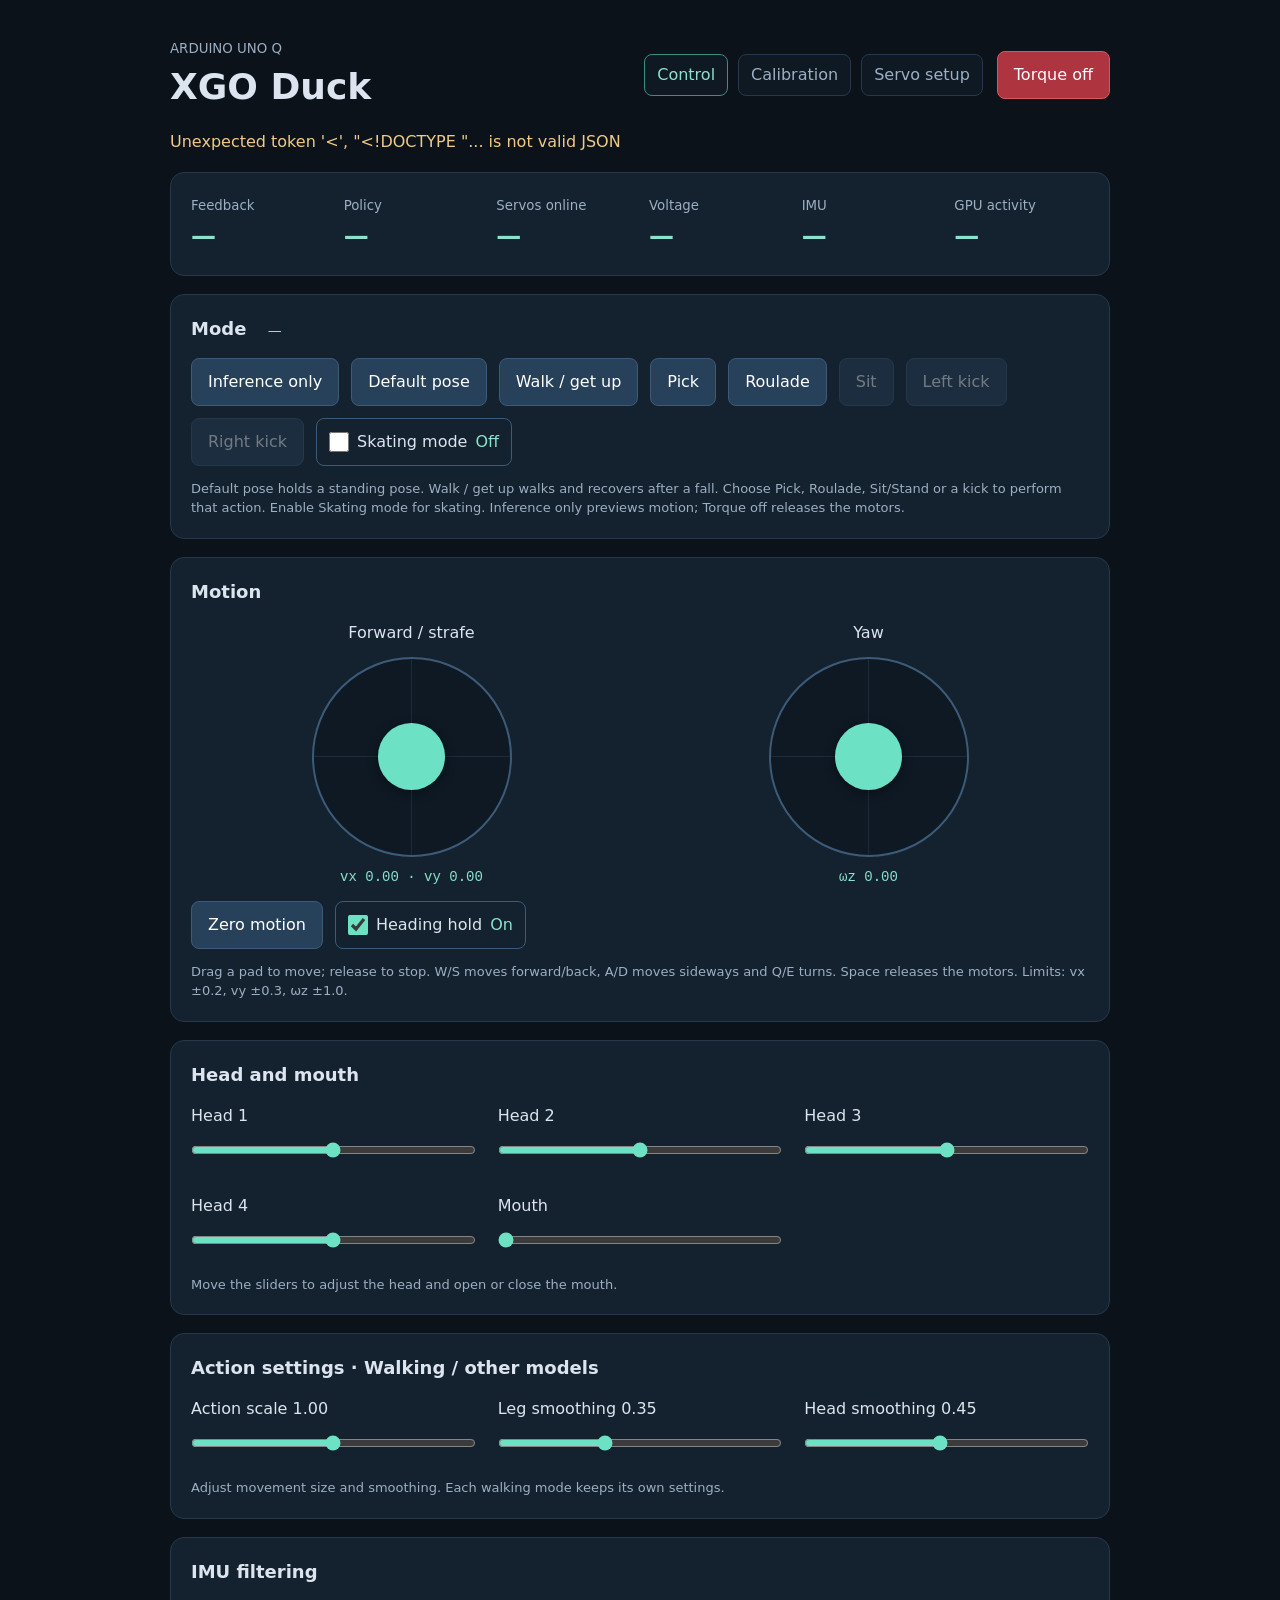
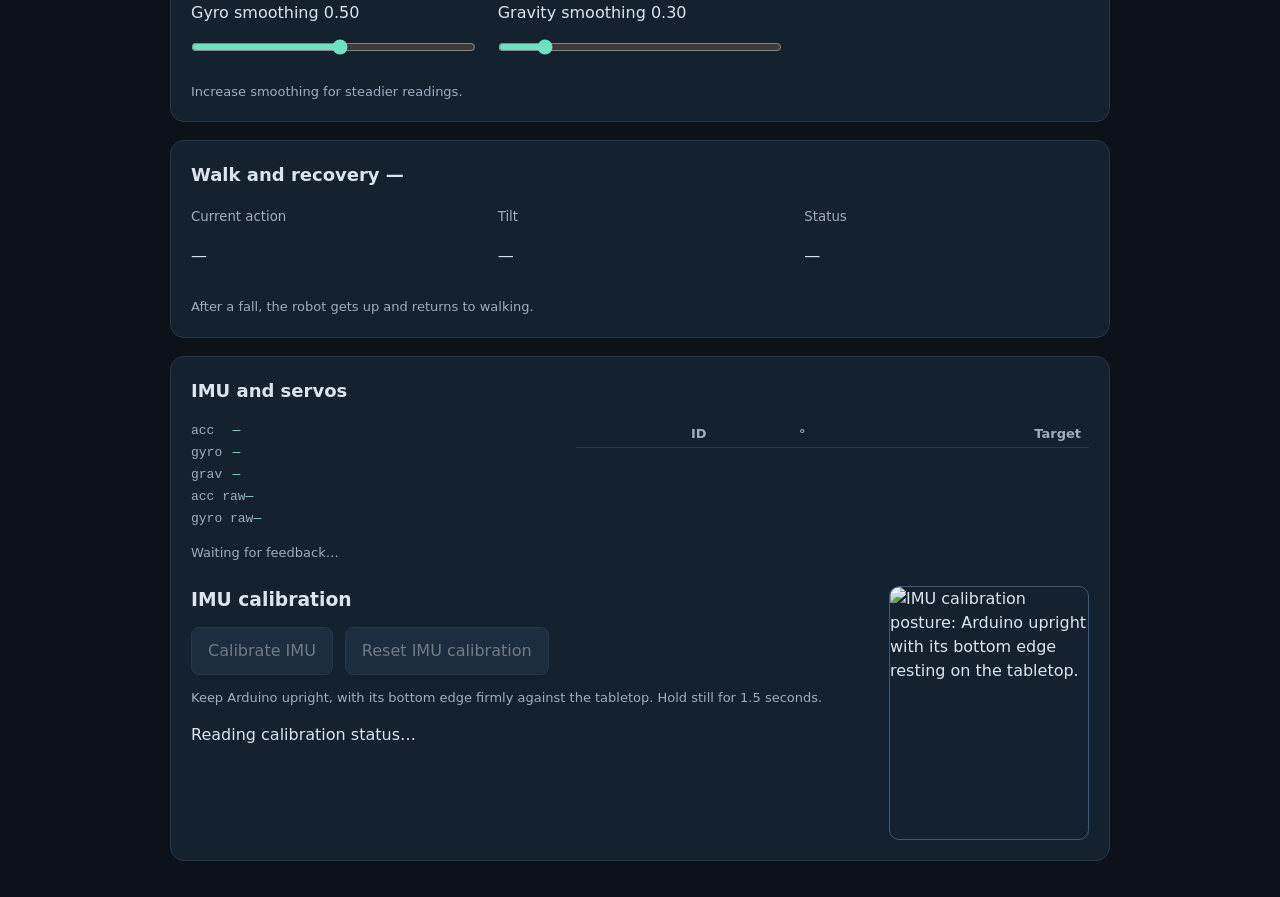
==== assets/index.html @ 88ffbdc4 "Add live GPU dashboard and factory WebUI compatibility" ====
<!doctype html>
<html lang="en"><meta charset="utf-8"><meta name="viewport" content="width=device-width, initial-scale=1">
<title>XGO Duck</title><link rel="stylesheet" href="style.css?v=20261107-gpu">
<main>
<header><div><small>ARDUINO UNO Q</small><h1>XGO Duck</h1></div><div class="header-actions"><nav class="nav"><a href="/" aria-current="page">Control</a><a href="/calibrate.html">Calibration</a><a href="/servo.html">Servo setup</a></nav><button class="stop" id="stop">Torque off</button></div></header>
<p id="message">Connecting…</p>
<section class="metrics"><article><small>Feedback</small><strong id="rx">—</strong></article><article><small>Policy</small><strong id="rl">—</strong></article><article><small>Servos online</small><strong id="servos">—</strong></article><article><small>Voltage</small><strong id="voltage">—</strong></article><article><small>IMU</small><strong id="imu">—</strong></article><article><small>GPU activity</small><strong id="gpu" title="Activity measured across readable GPU clients">—</strong></article></section>
<section>
  <h2>Mode <span id="mode">—</span></h2>
  <div class="buttons"><button data-mode="shadow">Inference only</button><button data-mode="hold">Default pose</button><button data-mode="policy">Walk / get up</button><button id="pick">Pick</button><button id="roulade">Roulade</button><button id="sitstand" disabled>Sit</button><button id="left_kick" disabled>Left kick</button><button id="right_kick" disabled>Right kick</button><label class="mode-toggle"><input id="roller-mode" type="checkbox" role="switch">Skating mode <span id="roller-state">Off</span></label></div>
  <p class="hint">Default pose holds a standing pose. Walk / get up walks and recovers after a fall. Choose Pick, Roulade, Sit/Stand or a kick to perform that action. Enable Skating mode for skating. Inference only previews motion; Torque off releases the motors.</p>
</section>
<section>
  <h2>Motion</h2>
  <p id="roller-warning" class="warn" role="note" hidden>Let the roll motors cool down between longer skating sessions.</p>
  <div class="joysticks"><div class="joystick-side"><label id="left-label">Forward / strafe</label><div class="joy" id="joy-left" role="group" aria-labelledby="left-label"><div class="knob"></div></div><p class="joy-value">vx <span id="vxValue">0.00</span> · vy <span id="vyValue">0.00</span></p></div><div class="joystick-side"><label id="right-label">Yaw</label><div class="joy" id="joy-right" role="group" aria-labelledby="right-label"><div class="knob"></div></div><p class="joy-value">ωz <span id="wzValue">0.00</span></p></div></div>
  <div class="buttons"><button id="zero">Zero motion</button><label class="mode-toggle"><input id="heading-hold" type="checkbox" role="switch" checked>Heading hold <span id="heading-state">On</span></label></div>
  <p class="hint">Drag a pad to move; release to stop. W/S moves forward/back, A/D moves sideways and Q/E turns. Space releases the motors. <span id="motion-limits">Limits: vx ±0.2, vy ±0.3, ωz ±1.0.</span></p>
</section>
<section><h2>Head and mouth</h2><div class="controls" id="head-controls"></div><p class="hint">Move the sliders to adjust the head and open or close the mouth.</p></section>
<section>
  <h2>Action settings · <span id="action-profile">Walking / other models</span></h2>
  <div class="controls"><label>Action scale <span id="action-scale-value">1.00</span><input id="action-scale" type="range" min="0" max="2" value="1" step="0.05"></label><label>Leg smoothing <span id="leg-alpha-value">0.35</span><input id="leg-alpha" type="range" min="0" max="0.95" value="0.35" step="0.05"></label><label>Head smoothing <span id="head-alpha-value">0.45</span><input id="head-alpha" type="range" min="0" max="0.95" value="0.45" step="0.05"></label></div>
  <p class="hint">Adjust movement size and smoothing. Each walking mode keeps its own settings.</p>
</section>
<section>
  <h2>IMU filtering</h2>
  <div class="controls"><label>Gyro smoothing <span id="gyro-alpha-value">0.50</span><input id="gyro-alpha" type="range" min="0" max="0.95" value="0.5" step="0.05"></label><label>Gravity smoothing <span id="gravity-tau-value">0.30</span><input id="gravity-tau" type="range" min="0.01" max="2" value="0.3" step="0.01"></label></div>
  <p class="hint">Increase smoothing for steadier readings.</p>
</section>
<section>
  <h2>Walk and recovery <span id="recovery-phase">—</span></h2>
  <div class="controls"><article><small>Current action</small><p id="active-model">—</p></article><article><small>Tilt</small><p id="tilt-angle">—</p></article><article><small>Status</small><p id="recovery-timer">—</p></article></div>
  <p class="hint">After a fall, the robot gets up and returns to walking.</p>
</section>
<section class="telemetry"><h2>IMU and servos</h2><div class="telemetry-grid"><div class="imu-lines"><div><b>acc</b><span id="acc-values">—</span></div><div><b>gyro</b><span id="gyro-values">—</span></div><div><b>grav</b><span id="gravity-values">—</span></div><div><b>acc raw</b><span id="acc-raw-values">—</span></div><div><b>gyro raw</b><span id="gyro-raw-values">—</span></div></div><div class="table"><table><thead><tr><th>ID</th><th>°</th><th>Target</th></tr></thead><tbody id="joints"></tbody></table></div></div><p class="hint" id="command-health">Waiting for feedback…</p>
  <div class="imu-calibration">
    <div>
      <h3>IMU calibration</h3>
      <div class="buttons"><button id="imu-calibrate" disabled>Calibrate IMU</button><button id="imu-reset" disabled>Reset IMU calibration</button></div>
      <p class="hint">Keep Arduino upright, with its bottom edge firmly against the tabletop. Hold still for 1.5 seconds.</p>
      <progress id="imu-calibration-progress" max="1" value="0" hidden></progress>
      <p id="imu-calibration-status" role="status" aria-live="polite">Reading calibration status…</p>
    </div>
    <figure class="imu-calibration-pose">
      <img src="imu-calibration-pose.png" width="910" height="1155" alt="IMU calibration posture: Arduino upright with its bottom edge resting on the tabletop.">
    </figure>
  </div>
</section>
</main><script src="app.js?v=20261107-gpu"></script></html>
---- assets/style.css ----
:root{font:16px/1.5 system-ui,sans-serif;color:#dce5ef;background:#0b121a}*{box-sizing:border-box}main{max-width:980px;margin:auto;padding:28px 20px}header{display:flex;align-items:center;justify-content:space-between;gap:16px;flex-wrap:wrap}small,.hint{color:#9cafc3}h1{margin:0;font-size:36px}h2{font-size:18px;margin:0 0 16px}section,details{background:#14212e;border:1px solid #26384b;border-radius:14px;padding:20px;margin-top:18px}button{font:inherit;cursor:pointer;background:#28415a;color:#fff;border:1px solid #3c5b78;padding:11px 16px;border-radius:8px}button:hover{background:#355978}button:disabled{opacity:.4;cursor:not-allowed}.stop{background:#ae3440;border-color:#d55560}.buttons{display:flex;gap:12px;flex-wrap:wrap}.metrics{display:grid;grid-template-columns:repeat(6,minmax(0,1fr));gap:18px}.metrics strong{display:block;font-size:25px;color:#8ce2cc}.controls{display:grid;grid-template-columns:repeat(3,1fr);gap:22px}input[type=range]{display:block;width:100%;margin:14px 0;accent-color:#6de1c4}label{display:block}.hint{font-size:13px;margin-bottom:0}#mode{color:#8ce2cc;font-weight:normal;font-size:14px;margin-left:15px}.table{max-height:340px;overflow:auto}table{width:100%;border-collapse:collapse;text-align:right}td,th{padding:7px 12px;border-bottom:1px solid #273748}th{color:#9cafc3}pre{overflow:auto;white-space:pre-wrap;font-size:12px}#message{color:#f1ca86;min-height:24px}@media(max-width:620px){.metrics{grid-template-columns:repeat(2,1fr)}.controls{grid-template-columns:1fr}main{padding:16px 10px}h1{font-size:29px}}
.joysticks{display:flex;justify-content:space-around;gap:16px;margin:8px 0 16px}.joystick-side{text-align:center;min-width:0}.joystick-side label{margin-bottom:12px}.joy{width:min(34vw,200px);aspect-ratio:1;border-radius:50%;background:linear-gradient(#34506a55,#34506a55) center/1px 100% no-repeat,linear-gradient(#34506a55,#34506a55) center/100% 1px no-repeat,#0e1924;border:2px solid #3c5b78;position:relative;touch-action:none;user-select:none;cursor:grab}.joy:active{cursor:grabbing}.knob{position:absolute;width:34%;height:34%;left:33%;top:33%;border-radius:50%;background:#6de1c4;box-shadow:0 3px 12px #0005;pointer-events:none}.joy-value{font:14px monospace;color:#8ce2cc;margin:12px 0 0}
.telemetry-grid{display:grid;grid-template-columns:minmax(180px,1fr) 1.4fr;gap:18px;align-items:start}.imu-lines{font:13px/1.7 ui-monospace,monospace;color:#8ce2cc}.imu-lines b{display:inline-block;min-width:3.2em;color:#9cafc3;font-weight:normal}.telemetry .table{max-height:220px}.telemetry td,.telemetry th{padding:4px 8px;font-size:13px}tr.missing{color:#9cafc3;opacity:.55}@media(max-width:620px){.telemetry-grid{grid-template-columns:1fr}}
.header-actions{display:flex;align-items:center;gap:14px;flex-wrap:wrap}.nav{display:flex;gap:10px;flex-wrap:wrap}.nav a{color:#9cafc3;text-decoration:none;padding:8px 12px;border:1px solid #26384b;border-radius:8px;background:#0e1924}.nav a:hover{color:#fff;border-color:#3c5b78}.nav a[aria-current=page]{color:#8ce2cc;border-color:#3c8f7a}
.warn{background:#3a2a12;border:1px solid #8a6a2a;color:#f1ca86;padding:12px 14px;border-radius:10px;margin:12px 0}
.cal-list{display:flex;flex-direction:column;gap:12px}.cal-row{display:grid;grid-template-columns:minmax(160px,180px) 1fr auto;gap:12px;align-items:center;padding:12px;border:1px solid #26384b;border-radius:10px;background:#0e1924}.cal-row.done{background:#143028;border-color:#2f6b55}.cal-row input[type=range]{margin:0;width:100%}.cal-meta{display:flex;flex-direction:column;gap:2px;font-size:13px}.cal-meta b{font-size:15px}.cal-actions{display:flex;align-items:center;gap:10px;min-width:140px;justify-content:flex-end}.cal-actions span{font:13px monospace;color:#8ce2cc;min-width:42px;text-align:right}
.servo-form{display:flex;flex-wrap:wrap;gap:14px;align-items:end}.servo-form label{min-width:120px}.servo-form input[type=number]{display:block;width:100%;margin-top:6px;padding:8px 10px;border-radius:8px;border:1px solid #3c5b78;background:#0e1924;color:#dce5ef;font:inherit}
.page-servo{max-width:720px}.page-servo h1{font-size:28px}.page-servo .warn{padding:8px 12px;margin:8px 0 4px;font-size:13px}.page-servo .servo-steps{margin:0 0 8px;padding:0 0 0 1.4em;font-size:13px;color:#9cafc3;line-height:1.7}.page-servo #message{min-height:20px;margin:4px 0 0;font-size:14px}.page-servo .servo-panel{padding:14px;margin-top:12px}.servo-toolbar{display:flex;flex-wrap:wrap;gap:10px;align-items:end;margin-bottom:12px;padding-bottom:12px;border-bottom:1px solid #26384b}.servo-toolbar label{min-width:88px;font-size:13px;color:#9cafc3}.servo-toolbar input,.servo-row input,.servo-row select{width:88px;padding:6px 8px;border-radius:6px;border:1px solid #3c5b78;background:#0e1924;color:#dce5ef;font:inherit}.servo-toolbar button,.servo-row button{padding:7px 12px}.servo-grid{display:flex;flex-direction:column;gap:8px}.servo-row{display:grid;grid-template-columns:96px 88px 88px auto 1fr;gap:8px;align-items:center}.servo-row .servo-label{font-size:13px;color:#9cafc3}.servo-row .hint{margin:0}.servo-readout{font:14px monospace;color:#8ce2cc;min-width:88px}
@media(max-width:720px){.cal-row{grid-template-columns:1fr;}.cal-actions{justify-content:space-between}.servo-row{grid-template-columns:80px 1fr auto;}.servo-row .hint{grid-column:1/-1}}
.page-calibrate .cal-row{grid-template-columns:minmax(120px,1fr) auto}.page-calibrate .cal-actions span{min-width:100px}@media(max-width:620px){.page-calibrate .cal-row{grid-template-columns:1fr}.page-calibrate .cal-actions{flex-wrap:wrap}}
.mode-toggle{display:flex;align-items:center;gap:8px;padding:8px 12px;border:1px solid #3c5b78;border-radius:8px;cursor:pointer}.mode-toggle input{width:20px;height:20px;margin:0;accent-color:#6de1c4}.mode-toggle span{color:#8ce2cc;min-width:1em}
.imu-calibration{display:grid;grid-template-columns:minmax(0,1fr) 200px;gap:24px;align-items:start;margin-top:24px}.imu-calibration h3{margin:0 0 12px}.imu-calibration-pose{margin:0}.imu-calibration-pose img{display:block;width:100%;height:auto;border:1px solid #3c5b78;border-radius:10px}@media(max-width:620px){.imu-calibration{grid-template-columns:minmax(0,1fr);gap:16px}.imu-calibration-pose{width:200px;max-width:100%;justify-self:center}}
#imu-calibration-status.error{color:#ff6b6b}
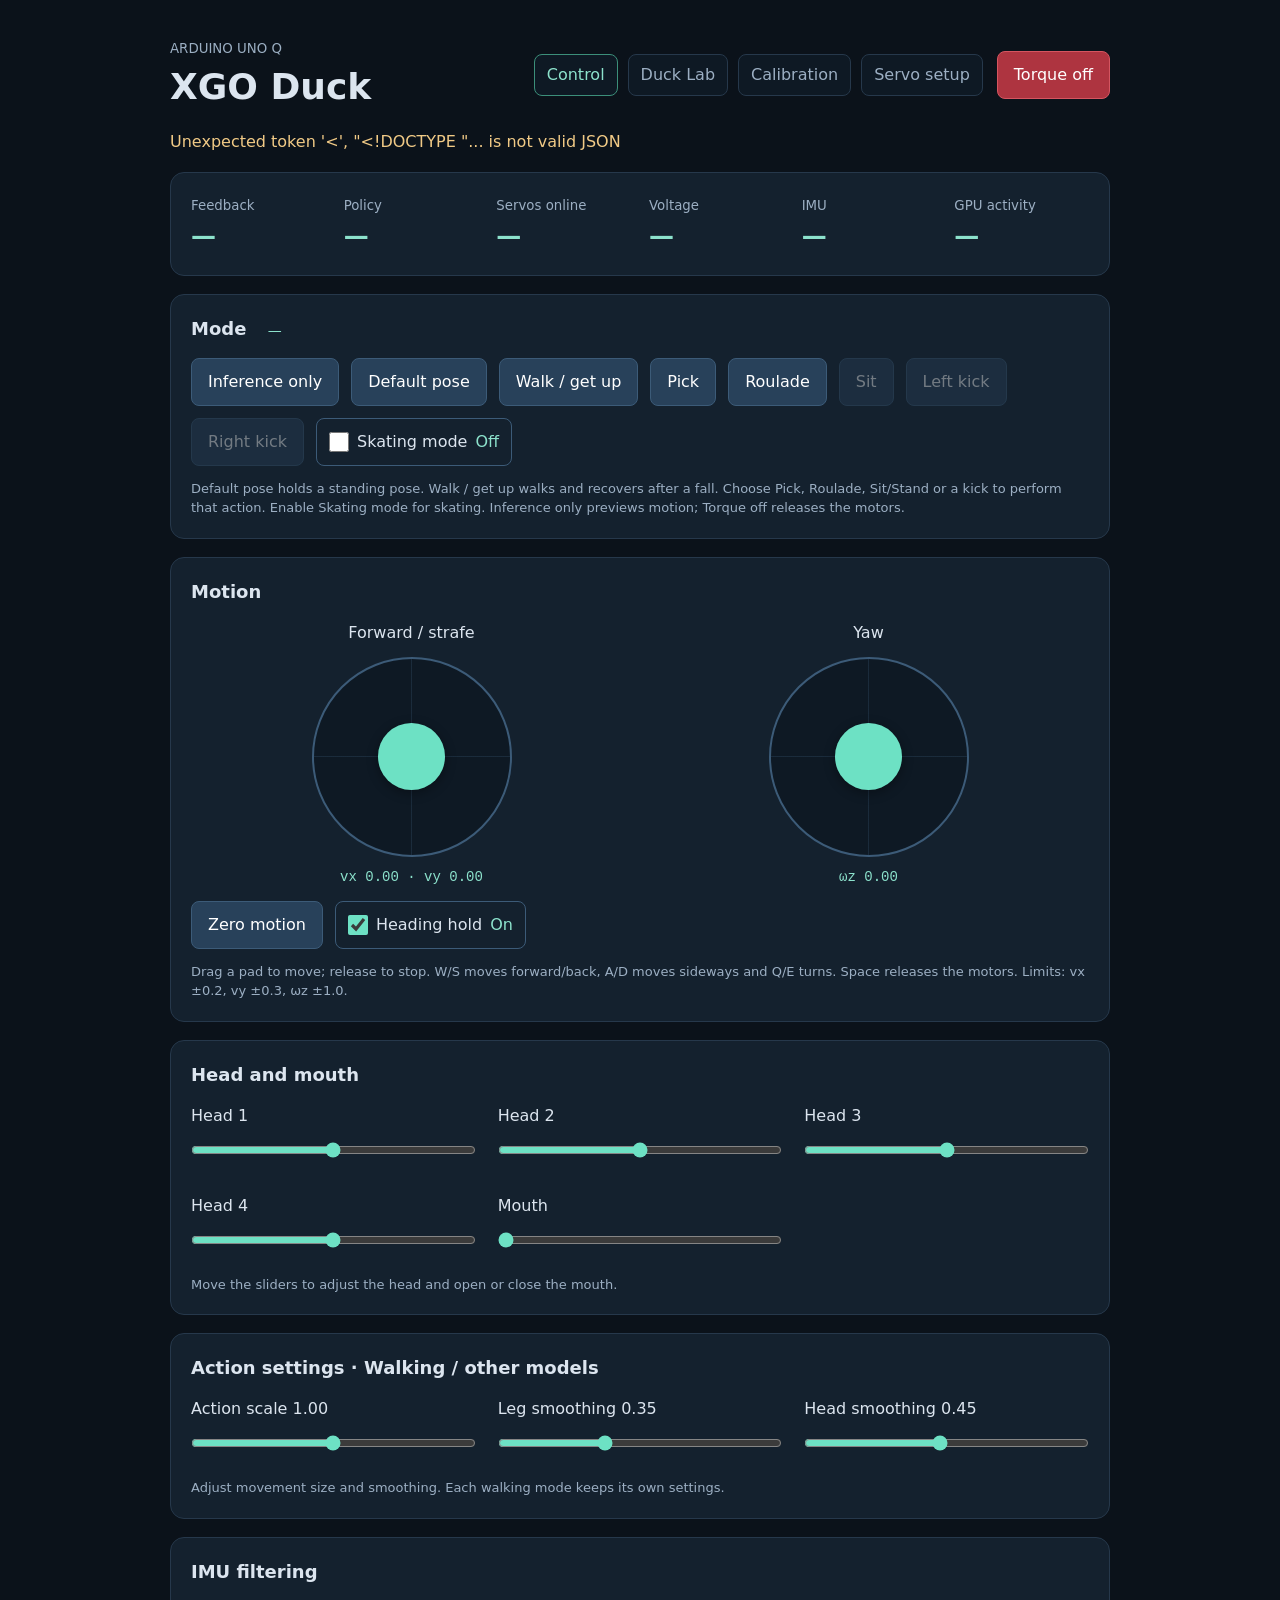
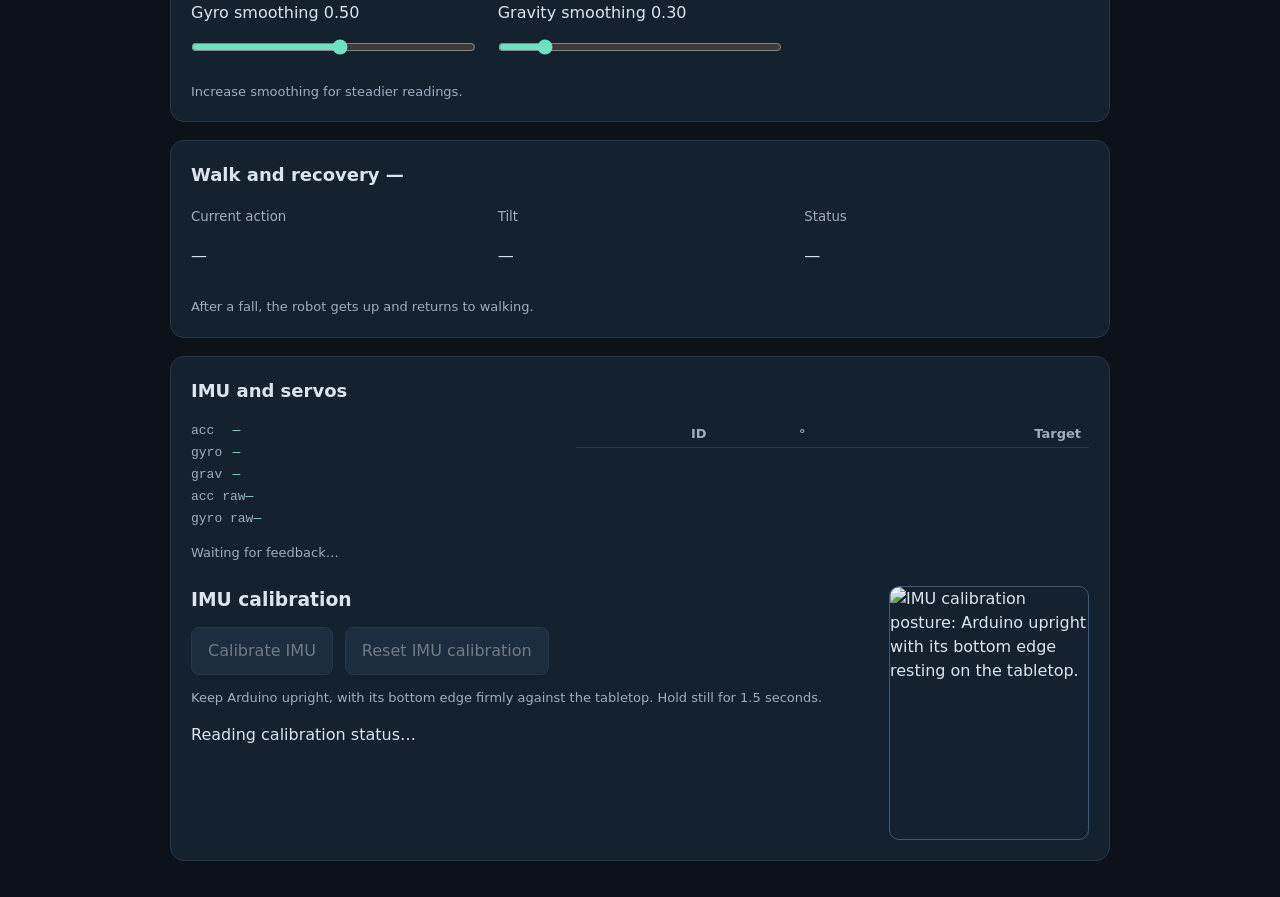
==== commit f81e15f2: "Add Duck Lab with WebGPU rendering and MuJoCo physics" ====
--- a/assets/index.html
+++ b/assets/index.html
@@ -2,7 +2,7 @@
 <html lang="en"><meta charset="utf-8"><meta name="viewport" content="width=device-width, initial-scale=1">
 <title>XGO Duck</title><link rel="stylesheet" href="style.css?v=20261107-gpu">
 <main>
-<header><div><small>ARDUINO UNO Q</small><h1>XGO Duck</h1></div><div class="header-actions"><nav class="nav"><a href="/" aria-current="page">Control</a><a href="/calibrate.html">Calibration</a><a href="/servo.html">Servo setup</a></nav><button class="stop" id="stop">Torque off</button></div></header>
+<header><div><small>ARDUINO UNO Q</small><h1>XGO Duck</h1></div><div class="header-actions"><nav class="nav"><a href="/" aria-current="page">Control</a><a href="/simulate.html">Duck Lab</a><a href="/calibrate.html">Calibration</a><a href="/servo.html">Servo setup</a></nav><button class="stop" id="stop">Torque off</button></div></header>
 <p id="message">Connecting…</p>
 <section class="metrics"><article><small>Feedback</small><strong id="rx">—</strong></article><article><small>Policy</small><strong id="rl">—</strong></article><article><small>Servos online</small><strong id="servos">—</strong></article><article><small>Voltage</small><strong id="voltage">—</strong></article><article><small>IMU</small><strong id="imu">—</strong></article><article><small>GPU activity</small><strong id="gpu" title="Activity measured across readable GPU clients">—</strong></article></section>
 <section>
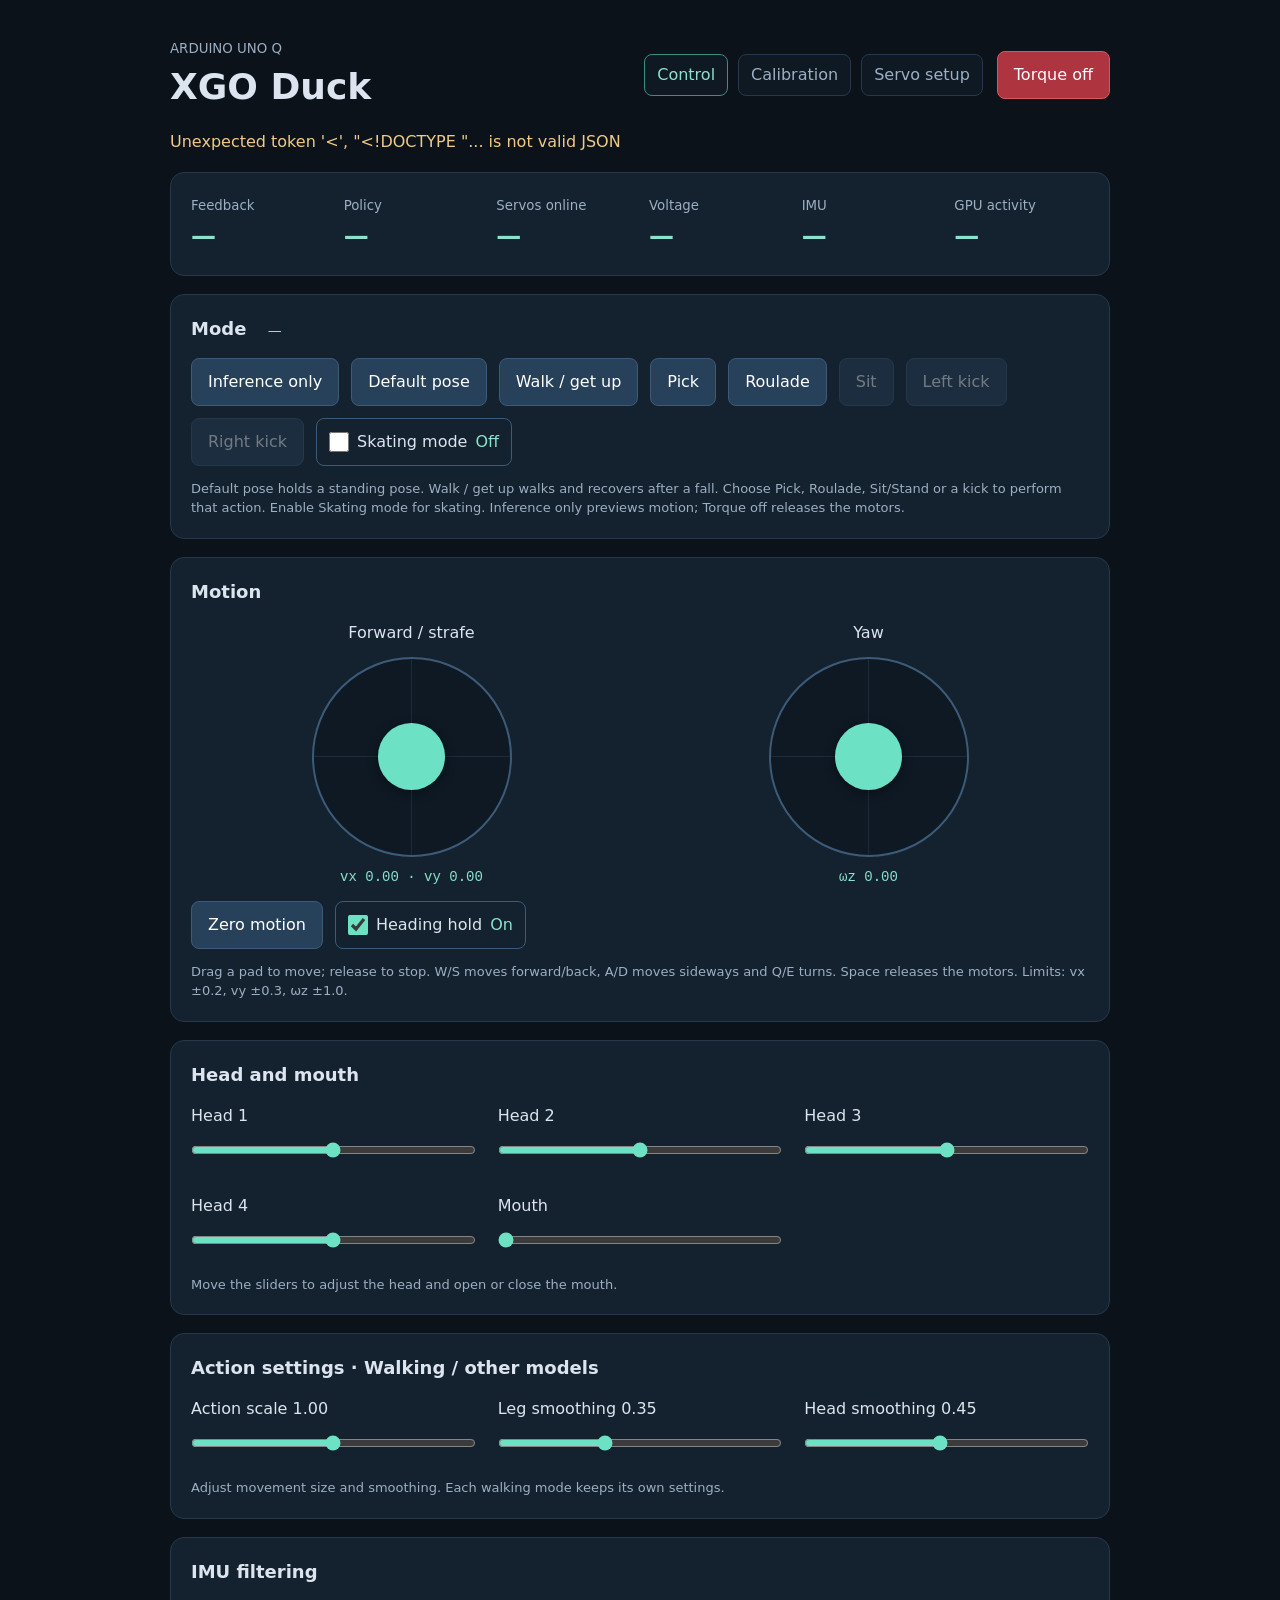
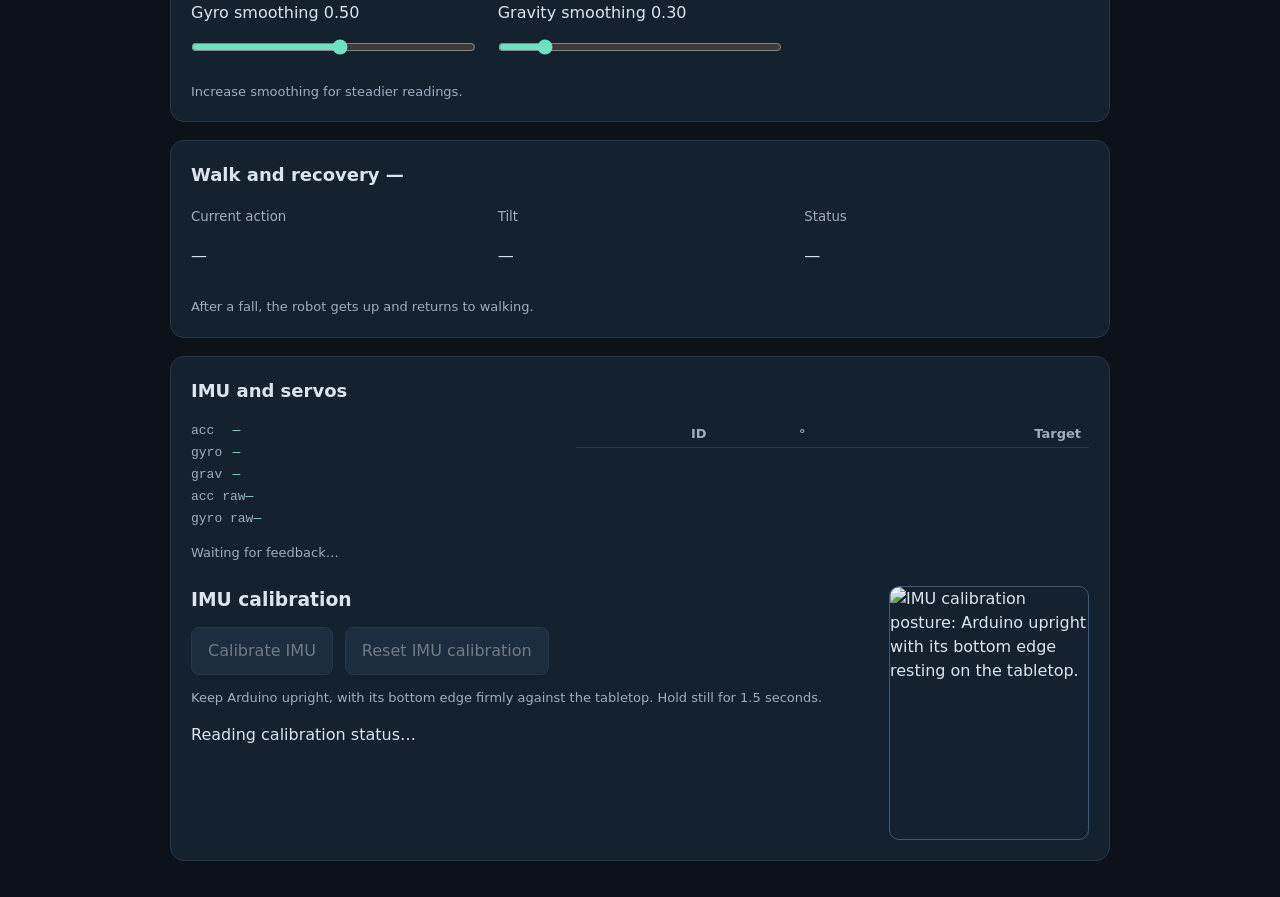
==== commit 1ecf68eb: "Add UNO Q GPU diagnostics and LED matrix activity (#1) Verify Adreno compute and expose measured act" ====
--- a/assets/index.html
+++ b/assets/index.html
@@ -2,7 +2,7 @@
 <html lang="en"><meta charset="utf-8"><meta name="viewport" content="width=device-width, initial-scale=1">
 <title>XGO Duck</title><link rel="stylesheet" href="style.css?v=20261107-gpu">
 <main>
-<header><div><small>ARDUINO UNO Q</small><h1>XGO Duck</h1></div><div class="header-actions"><nav class="nav"><a href="/" aria-current="page">Control</a><a href="/simulate.html">Duck Lab</a><a href="/calibrate.html">Calibration</a><a href="/servo.html">Servo setup</a></nav><button class="stop" id="stop">Torque off</button></div></header>
+<header><div><small>ARDUINO UNO Q</small><h1>XGO Duck</h1></div><div class="header-actions"><nav class="nav"><a href="/" aria-current="page">Control</a><a href="/calibrate.html">Calibration</a><a href="/servo.html">Servo setup</a></nav><button class="stop" id="stop">Torque off</button></div></header>
 <p id="message">Connecting…</p>
 <section class="metrics"><article><small>Feedback</small><strong id="rx">—</strong></article><article><small>Policy</small><strong id="rl">—</strong></article><article><small>Servos online</small><strong id="servos">—</strong></article><article><small>Voltage</small><strong id="voltage">—</strong></article><article><small>IMU</small><strong id="imu">—</strong></article><article><small>GPU activity</small><strong id="gpu" title="Activity measured across readable GPU clients">—</strong></article></section>
 <section>
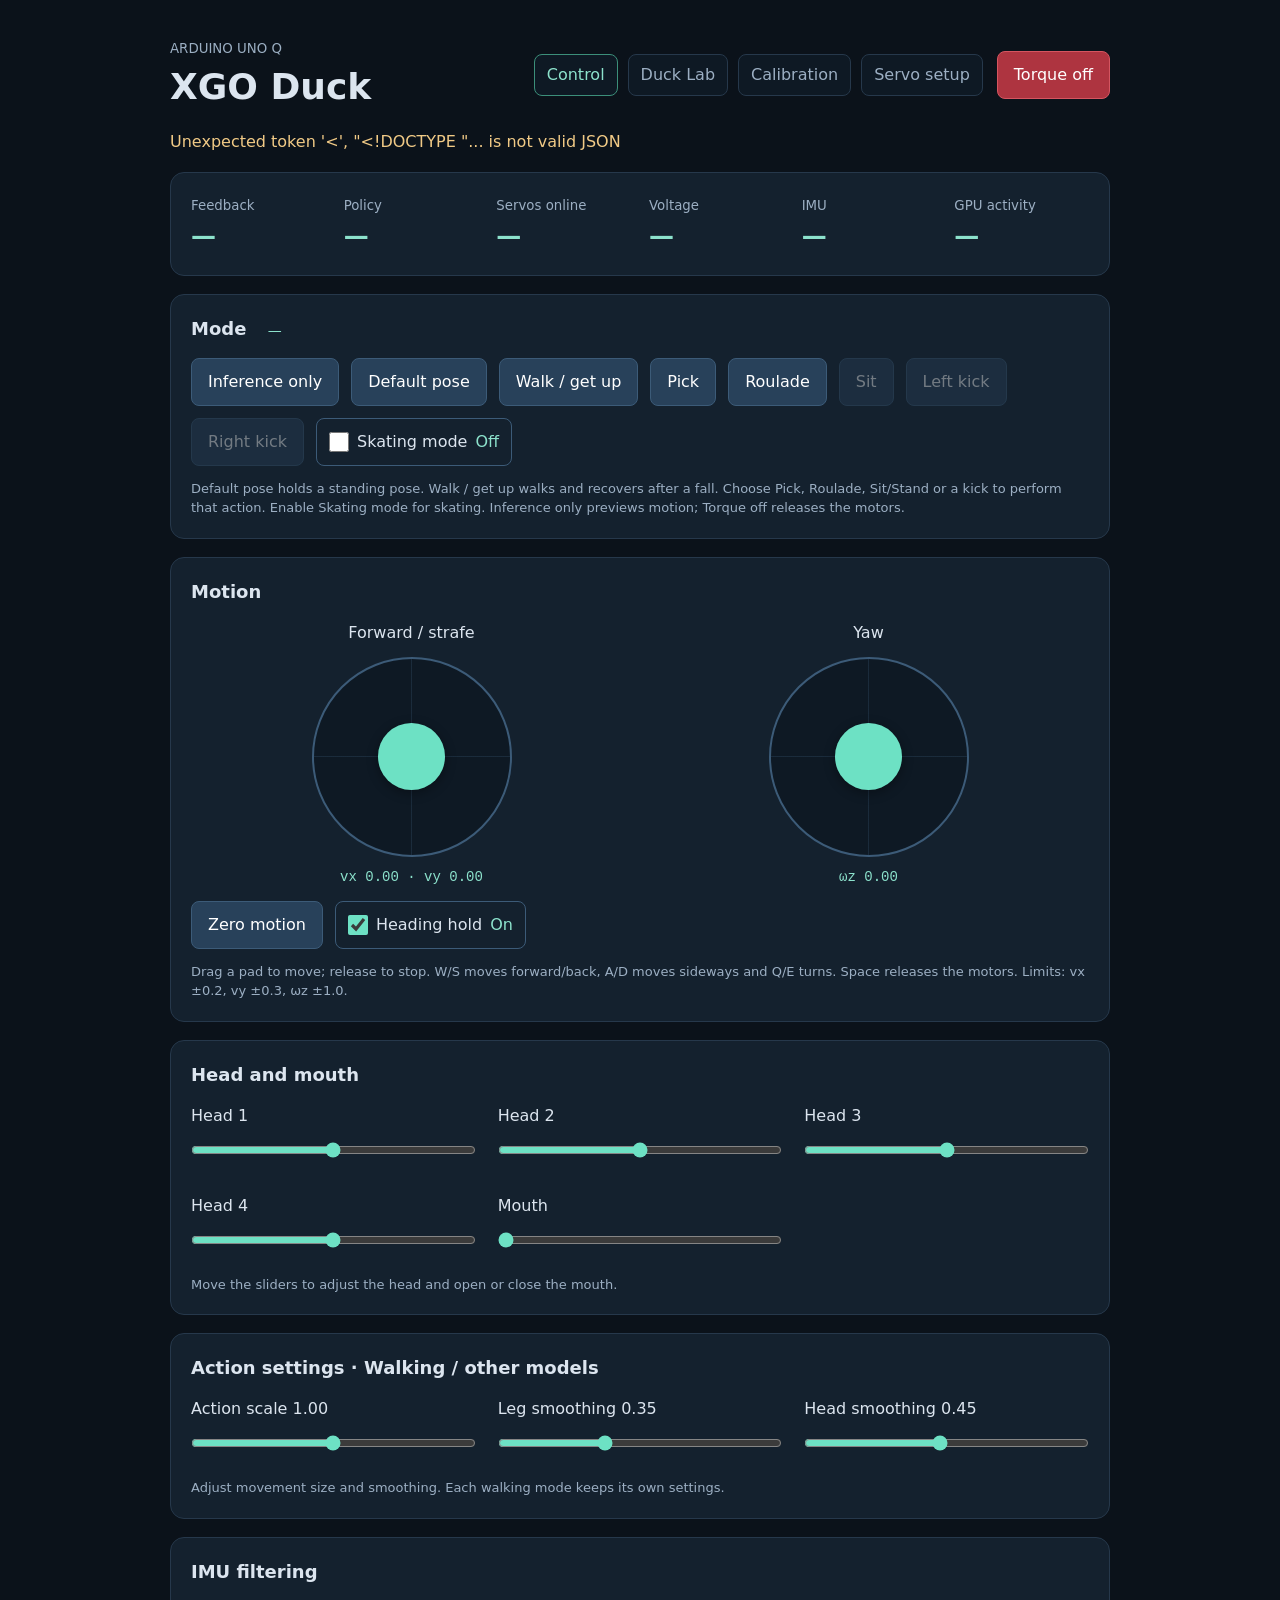
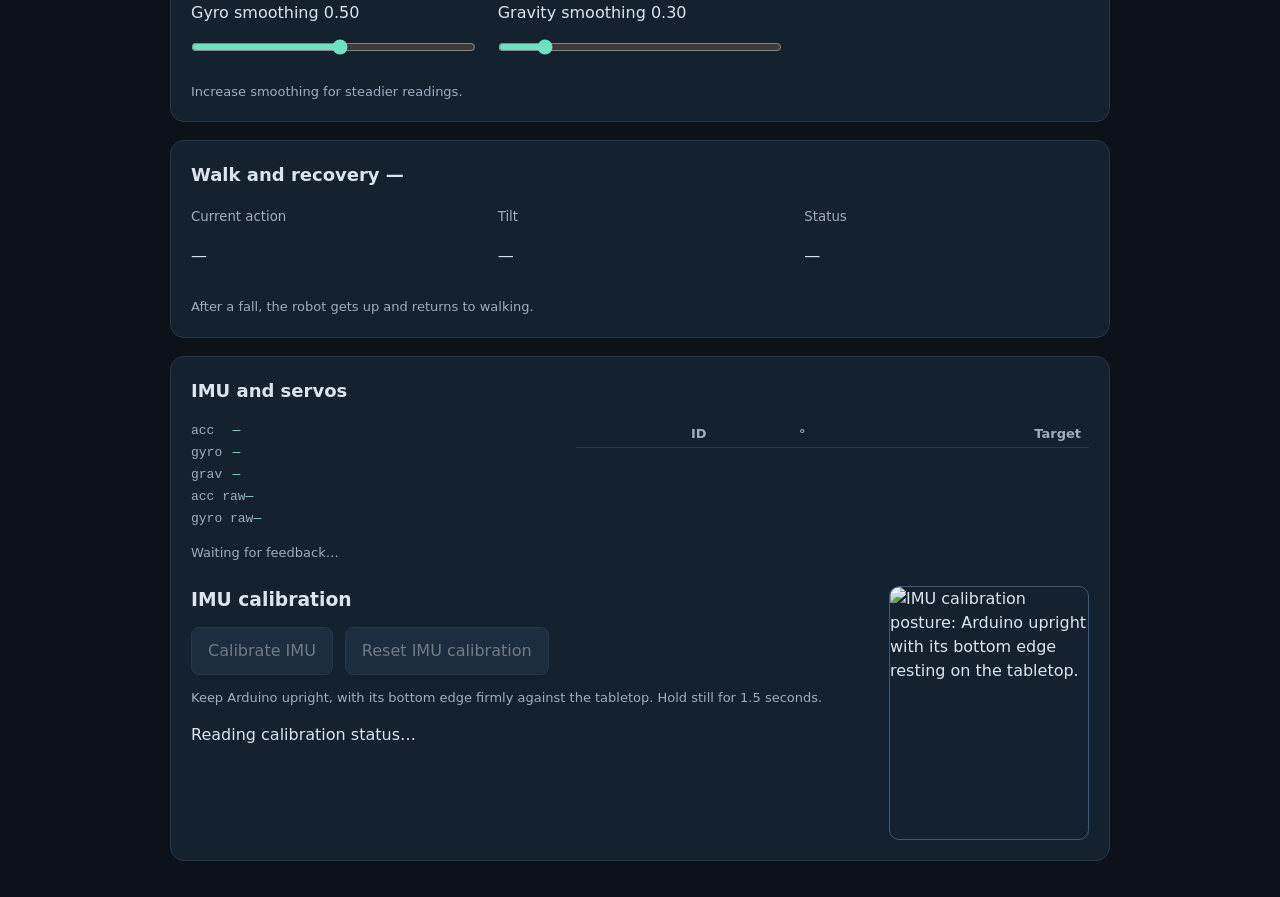
==== commit 681628a8: "Add Duck Lab browser simulation and live 3D view (#2) Serve the pinned XGO CAD model and MuJoCo WASM" ====
--- a/assets/index.html
+++ b/assets/index.html
@@ -2,7 +2,7 @@
 <html lang="en"><meta charset="utf-8"><meta name="viewport" content="width=device-width, initial-scale=1">
 <title>XGO Duck</title><link rel="stylesheet" href="style.css?v=20261107-gpu">
 <main>
-<header><div><small>ARDUINO UNO Q</small><h1>XGO Duck</h1></div><div class="header-actions"><nav class="nav"><a href="/" aria-current="page">Control</a><a href="/calibrate.html">Calibration</a><a href="/servo.html">Servo setup</a></nav><button class="stop" id="stop">Torque off</button></div></header>
+<header><div><small>ARDUINO UNO Q</small><h1>XGO Duck</h1></div><div class="header-actions"><nav class="nav"><a href="/" aria-current="page">Control</a><a href="/simulate.html">Duck Lab</a><a href="/calibrate.html">Calibration</a><a href="/servo.html">Servo setup</a></nav><button class="stop" id="stop">Torque off</button></div></header>
 <p id="message">Connecting…</p>
 <section class="metrics"><article><small>Feedback</small><strong id="rx">—</strong></article><article><small>Policy</small><strong id="rl">—</strong></article><article><small>Servos online</small><strong id="servos">—</strong></article><article><small>Voltage</small><strong id="voltage">—</strong></article><article><small>IMU</small><strong id="imu">—</strong></article><article><small>GPU activity</small><strong id="gpu" title="Activity measured across readable GPU clients">—</strong></article></section>
 <section>
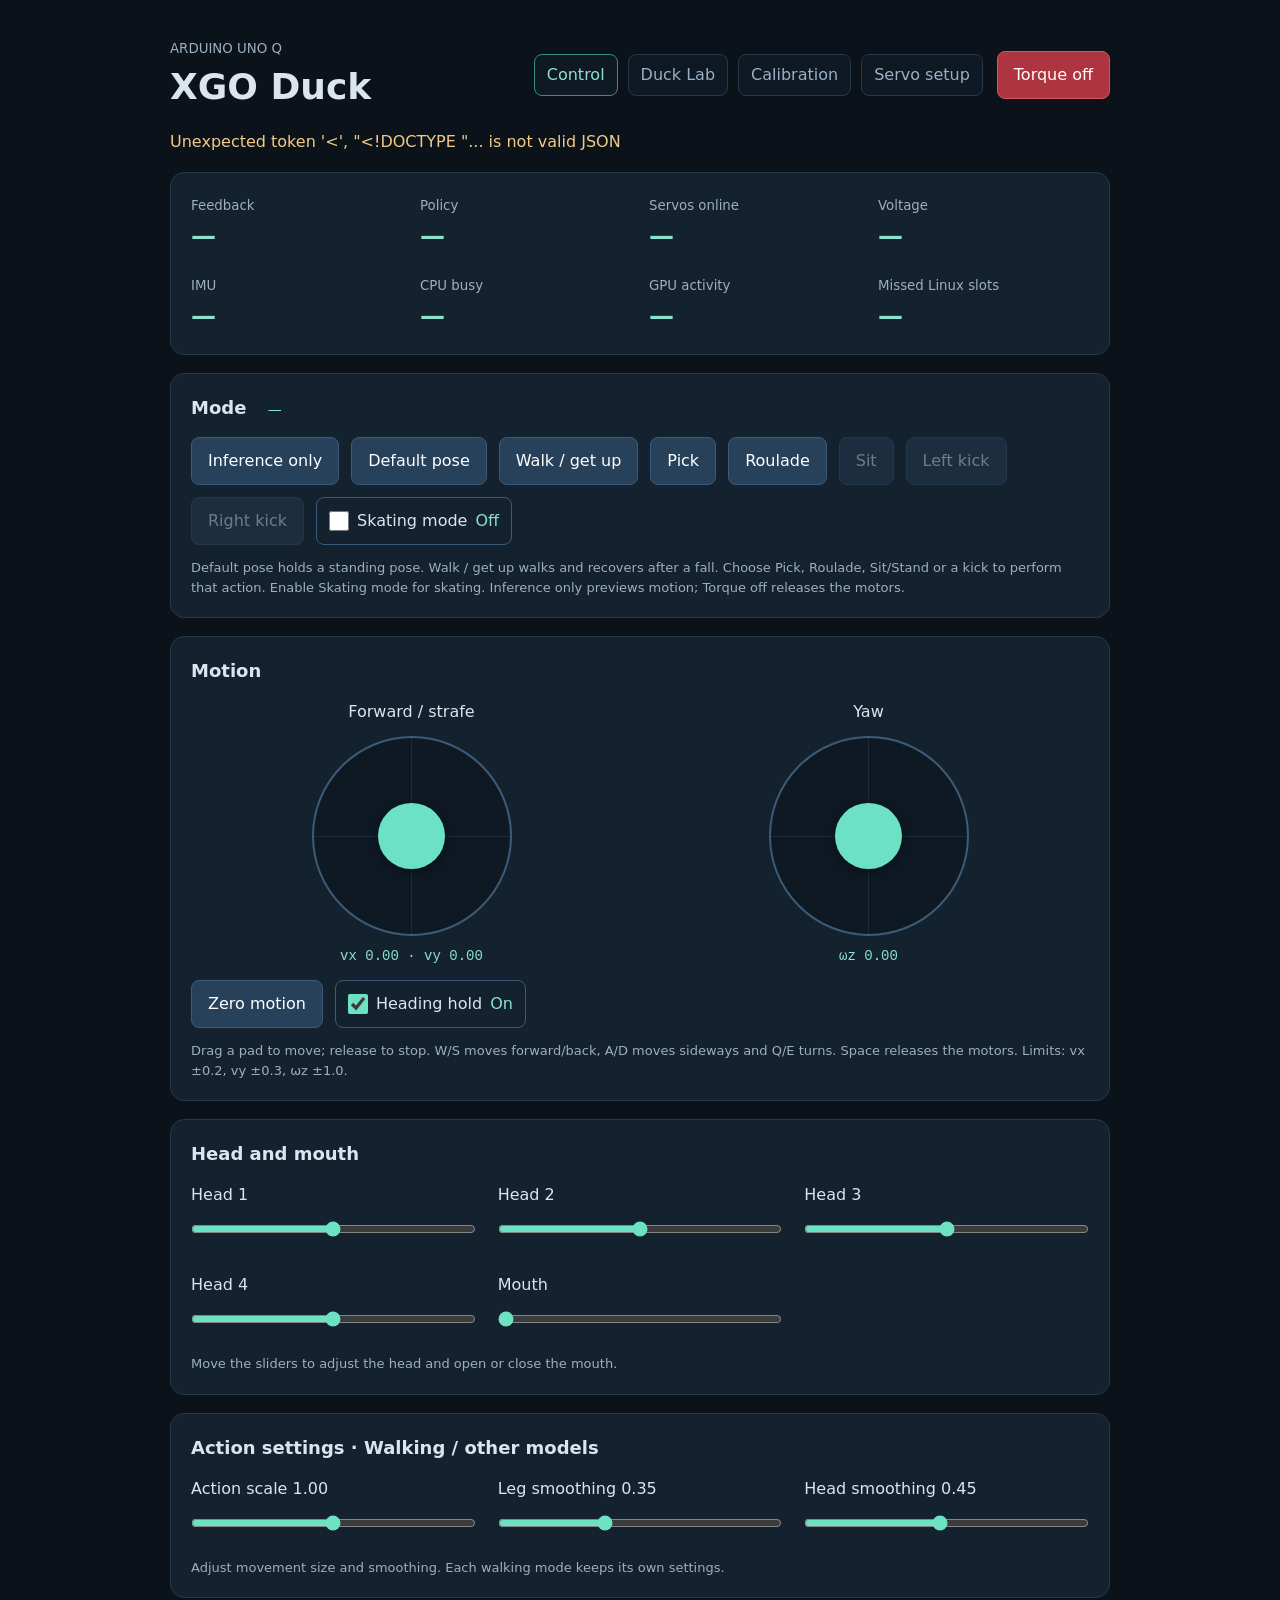
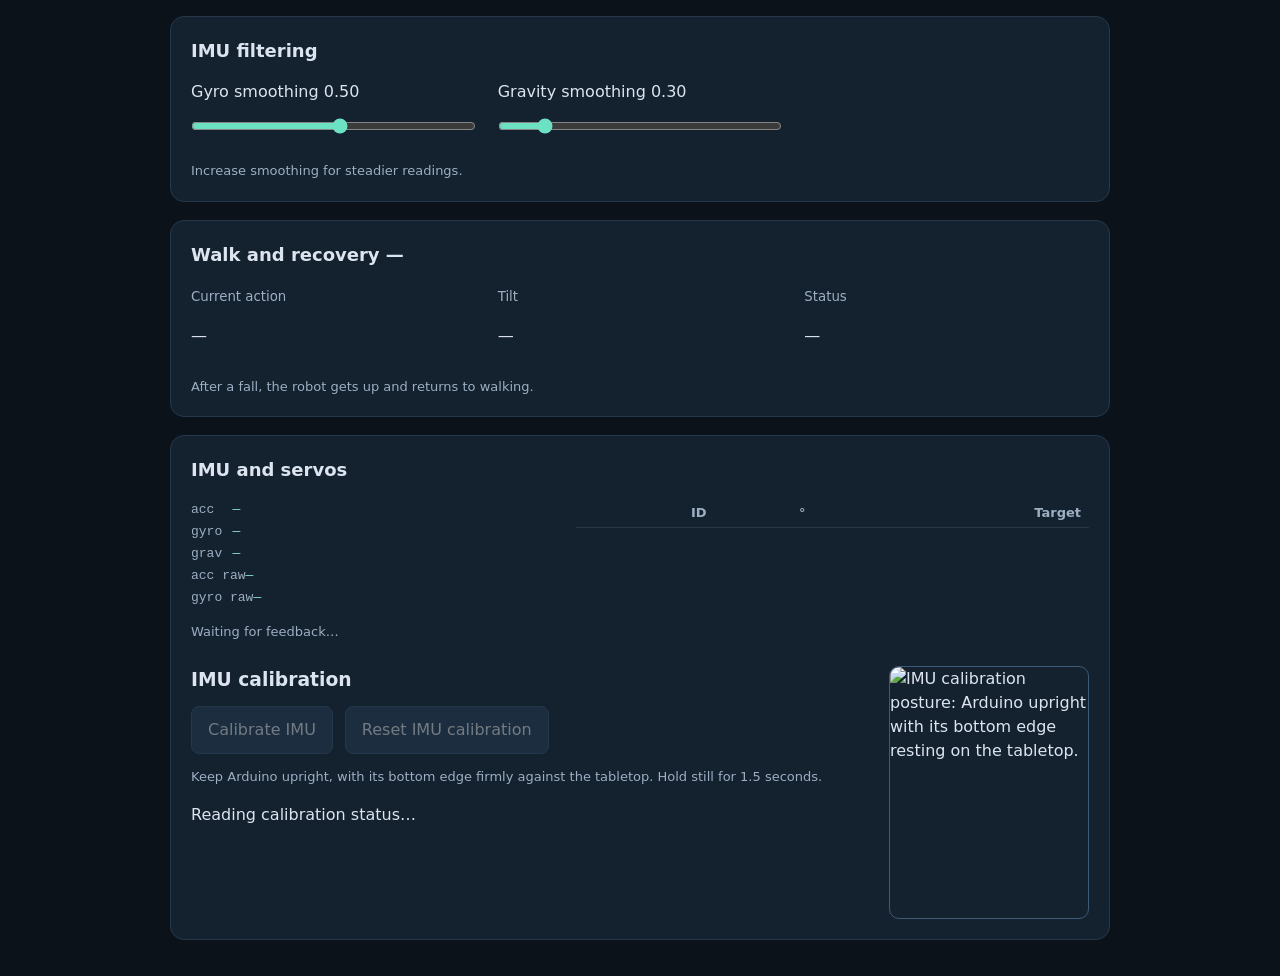
==== commit a2b1c805: "Show UNO Q CPU and GPU load with loop timing" ====
--- a/assets/index.html
+++ b/assets/index.html
@@ -1,10 +1,10 @@
 <!doctype html>
 <html lang="en"><meta charset="utf-8"><meta name="viewport" content="width=device-width, initial-scale=1">
-<title>XGO Duck</title><link rel="stylesheet" href="style.css?v=20261107-gpu">
+<title>XGO Duck</title><link rel="stylesheet" href="style.css?v=20261107-load">
 <main>
 <header><div><small>ARDUINO UNO Q</small><h1>XGO Duck</h1></div><div class="header-actions"><nav class="nav"><a href="/" aria-current="page">Control</a><a href="/simulate.html">Duck Lab</a><a href="/calibrate.html">Calibration</a><a href="/servo.html">Servo setup</a></nav><button class="stop" id="stop">Torque off</button></div></header>
 <p id="message">Connecting…</p>
-<section class="metrics"><article><small>Feedback</small><strong id="rx">—</strong></article><article><small>Policy</small><strong id="rl">—</strong></article><article><small>Servos online</small><strong id="servos">—</strong></article><article><small>Voltage</small><strong id="voltage">—</strong></article><article><small>IMU</small><strong id="imu">—</strong></article><article><small>GPU activity</small><strong id="gpu" title="Activity measured across readable GPU clients">—</strong></article></section>
+<section class="metrics"><article><small>Feedback</small><strong id="rx">—</strong></article><article><small>Policy</small><strong id="rl">—</strong></article><article><small>Servos online</small><strong id="servos">—</strong></article><article><small>Voltage</small><strong id="voltage">—</strong></article><article><small>IMU</small><strong id="imu">—</strong></article><article><small>CPU busy</small><strong id="cpu" title="UNO Q average across CPU cores">—</strong><small id="cpu-busiest"></small></article><article><small>GPU activity</small><strong id="gpu" title="Activity measured across readable GPU clients">—</strong></article><article><small>Missed Linux slots</small><strong id="missed" title="Cumulative scheduling misses since app start. Check whether it rises during an experiment.">—</strong></article></section>
 <section>
   <h2>Mode <span id="mode">—</span></h2>
   <div class="buttons"><button data-mode="shadow">Inference only</button><button data-mode="hold">Default pose</button><button data-mode="policy">Walk / get up</button><button id="pick">Pick</button><button id="roulade">Roulade</button><button id="sitstand" disabled>Sit</button><button id="left_kick" disabled>Left kick</button><button id="right_kick" disabled>Right kick</button><label class="mode-toggle"><input id="roller-mode" type="checkbox" role="switch">Skating mode <span id="roller-state">Off</span></label></div>
@@ -47,4 +47,4 @@
     </figure>
   </div>
 </section>
-</main><script src="app.js?v=20261107-gpu"></script></html>
+</main><script src="app.js?v=20261107-load"></script></html>
--- a/assets/style.css
+++ b/assets/style.css
@@ -1,4 +1,4 @@
-:root{font:16px/1.5 system-ui,sans-serif;color:#dce5ef;background:#0b121a}*{box-sizing:border-box}main{max-width:980px;margin:auto;padding:28px 20px}header{display:flex;align-items:center;justify-content:space-between;gap:16px;flex-wrap:wrap}small,.hint{color:#9cafc3}h1{margin:0;font-size:36px}h2{font-size:18px;margin:0 0 16px}section,details{background:#14212e;border:1px solid #26384b;border-radius:14px;padding:20px;margin-top:18px}button{font:inherit;cursor:pointer;background:#28415a;color:#fff;border:1px solid #3c5b78;padding:11px 16px;border-radius:8px}button:hover{background:#355978}button:disabled{opacity:.4;cursor:not-allowed}.stop{background:#ae3440;border-color:#d55560}.buttons{display:flex;gap:12px;flex-wrap:wrap}.metrics{display:grid;grid-template-columns:repeat(6,minmax(0,1fr));gap:18px}.metrics strong{display:block;font-size:25px;color:#8ce2cc}.controls{display:grid;grid-template-columns:repeat(3,1fr);gap:22px}input[type=range]{display:block;width:100%;margin:14px 0;accent-color:#6de1c4}label{display:block}.hint{font-size:13px;margin-bottom:0}#mode{color:#8ce2cc;font-weight:normal;font-size:14px;margin-left:15px}.table{max-height:340px;overflow:auto}table{width:100%;border-collapse:collapse;text-align:right}td,th{padding:7px 12px;border-bottom:1px solid #273748}th{color:#9cafc3}pre{overflow:auto;white-space:pre-wrap;font-size:12px}#message{color:#f1ca86;min-height:24px}@media(max-width:620px){.metrics{grid-template-columns:repeat(2,1fr)}.controls{grid-template-columns:1fr}main{padding:16px 10px}h1{font-size:29px}}
+:root{font:16px/1.5 system-ui,sans-serif;color:#dce5ef;background:#0b121a}*{box-sizing:border-box}main{max-width:980px;margin:auto;padding:28px 20px}header{display:flex;align-items:center;justify-content:space-between;gap:16px;flex-wrap:wrap}small,.hint{color:#9cafc3}h1{margin:0;font-size:36px}h2{font-size:18px;margin:0 0 16px}section,details{background:#14212e;border:1px solid #26384b;border-radius:14px;padding:20px;margin-top:18px}button{font:inherit;cursor:pointer;background:#28415a;color:#fff;border:1px solid #3c5b78;padding:11px 16px;border-radius:8px}button:hover{background:#355978}button:disabled{opacity:.4;cursor:not-allowed}.stop{background:#ae3440;border-color:#d55560}.buttons{display:flex;gap:12px;flex-wrap:wrap}.metrics{display:grid;grid-template-columns:repeat(4,minmax(0,1fr));gap:18px}.metrics strong{display:block;font-size:25px;color:#8ce2cc}.controls{display:grid;grid-template-columns:repeat(3,1fr);gap:22px}input[type=range]{display:block;width:100%;margin:14px 0;accent-color:#6de1c4}label{display:block}.hint{font-size:13px;margin-bottom:0}#mode{color:#8ce2cc;font-weight:normal;font-size:14px;margin-left:15px}.table{max-height:340px;overflow:auto}table{width:100%;border-collapse:collapse;text-align:right}td,th{padding:7px 12px;border-bottom:1px solid #273748}th{color:#9cafc3}pre{overflow:auto;white-space:pre-wrap;font-size:12px}#message{color:#f1ca86;min-height:24px}@media(max-width:620px){.metrics{grid-template-columns:repeat(2,1fr)}.controls{grid-template-columns:1fr}main{padding:16px 10px}h1{font-size:29px}}
 .joysticks{display:flex;justify-content:space-around;gap:16px;margin:8px 0 16px}.joystick-side{text-align:center;min-width:0}.joystick-side label{margin-bottom:12px}.joy{width:min(34vw,200px);aspect-ratio:1;border-radius:50%;background:linear-gradient(#34506a55,#34506a55) center/1px 100% no-repeat,linear-gradient(#34506a55,#34506a55) center/100% 1px no-repeat,#0e1924;border:2px solid #3c5b78;position:relative;touch-action:none;user-select:none;cursor:grab}.joy:active{cursor:grabbing}.knob{position:absolute;width:34%;height:34%;left:33%;top:33%;border-radius:50%;background:#6de1c4;box-shadow:0 3px 12px #0005;pointer-events:none}.joy-value{font:14px monospace;color:#8ce2cc;margin:12px 0 0}
 .telemetry-grid{display:grid;grid-template-columns:minmax(180px,1fr) 1.4fr;gap:18px;align-items:start}.imu-lines{font:13px/1.7 ui-monospace,monospace;color:#8ce2cc}.imu-lines b{display:inline-block;min-width:3.2em;color:#9cafc3;font-weight:normal}.telemetry .table{max-height:220px}.telemetry td,.telemetry th{padding:4px 8px;font-size:13px}tr.missing{color:#9cafc3;opacity:.55}@media(max-width:620px){.telemetry-grid{grid-template-columns:1fr}}
 .header-actions{display:flex;align-items:center;gap:14px;flex-wrap:wrap}.nav{display:flex;gap:10px;flex-wrap:wrap}.nav a{color:#9cafc3;text-decoration:none;padding:8px 12px;border:1px solid #26384b;border-radius:8px;background:#0e1924}.nav a:hover{color:#fff;border-color:#3c5b78}.nav a[aria-current=page]{color:#8ce2cc;border-color:#3c8f7a}
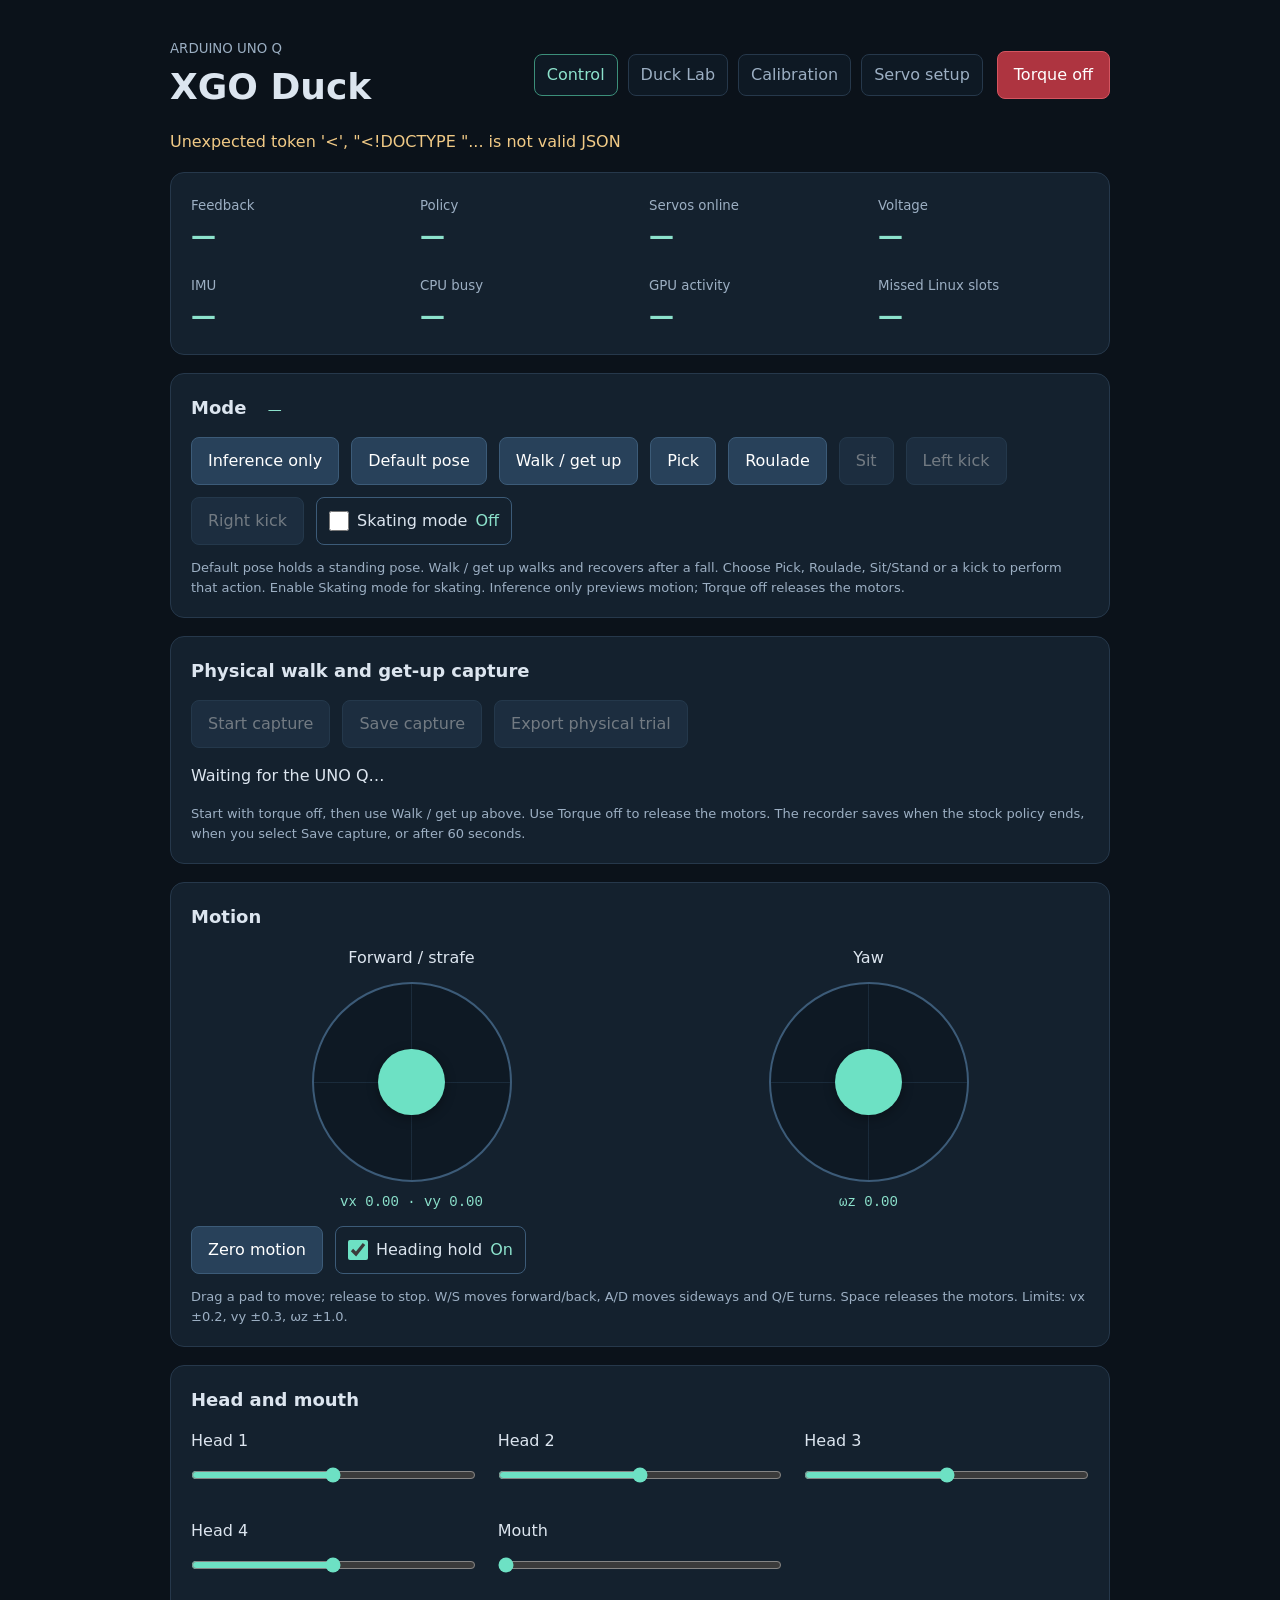
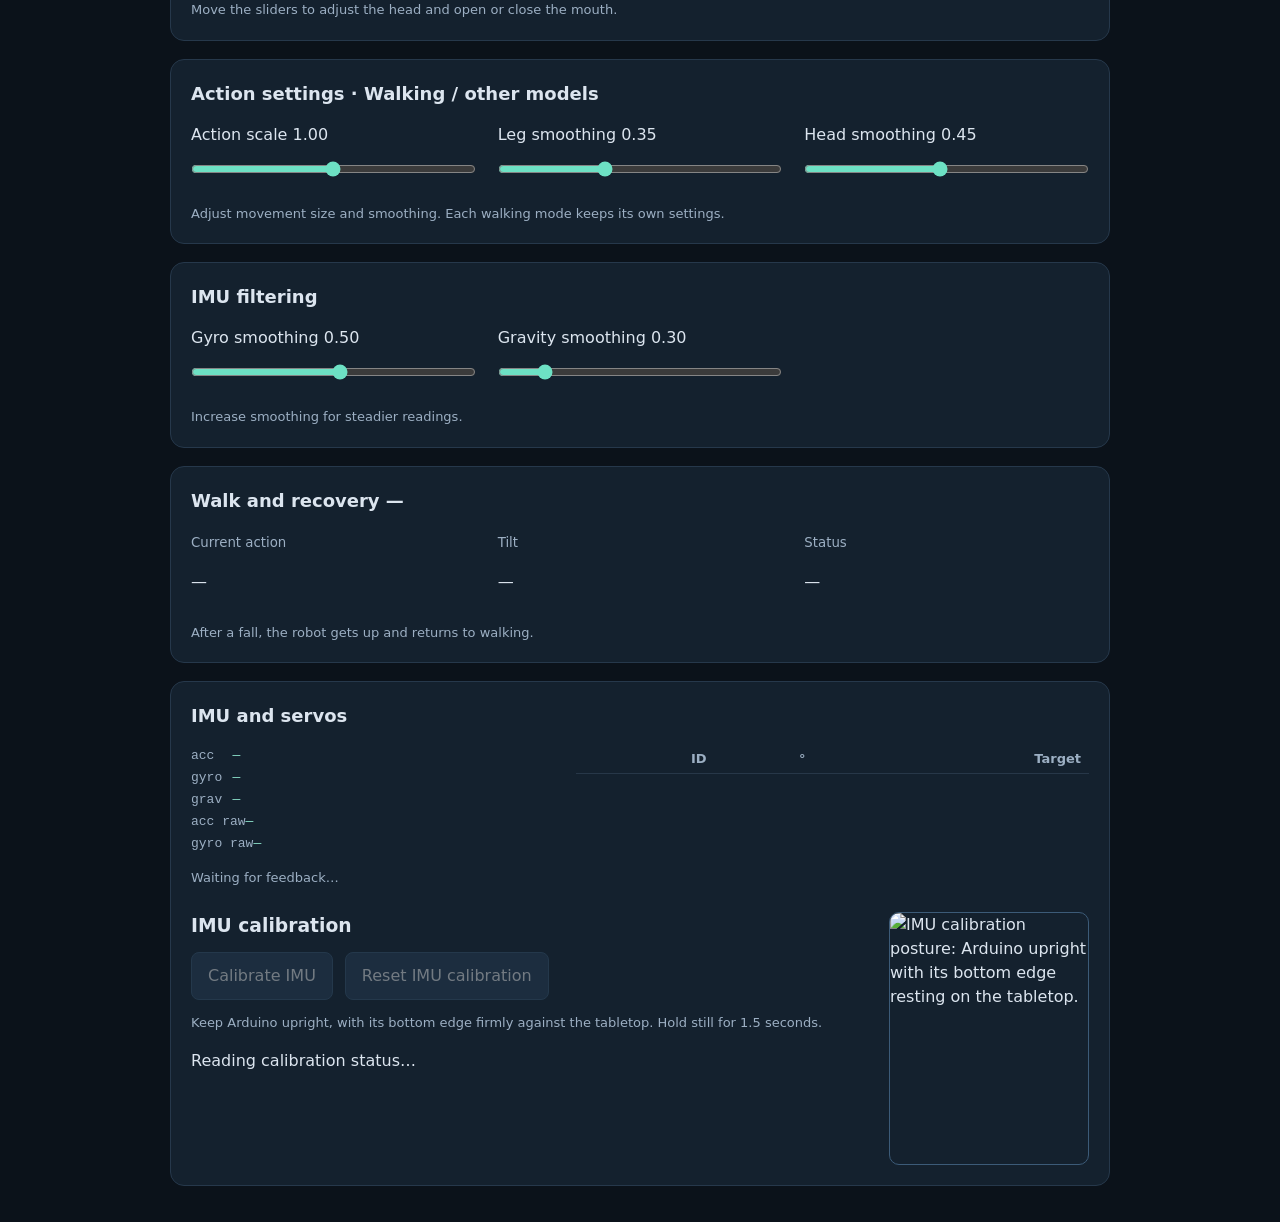
==== commit 561c1b19: "Capture stock walk and recovery from physical Duck telemetry" ====
--- a/assets/index.html
+++ b/assets/index.html
@@ -4,11 +4,18 @@
 <main>
 <header><div><small>ARDUINO UNO Q</small><h1>XGO Duck</h1></div><div class="header-actions"><nav class="nav"><a href="/" aria-current="page">Control</a><a href="/simulate.html">Duck Lab</a><a href="/calibrate.html">Calibration</a><a href="/servo.html">Servo setup</a></nav><button class="stop" id="stop">Torque off</button></div></header>
 <p id="message">Connecting…</p>
-<section class="metrics"><article><small>Feedback</small><strong id="rx">—</strong></article><article><small>Policy</small><strong id="rl">—</strong></article><article><small>Servos online</small><strong id="servos">—</strong></article><article><small>Voltage</small><strong id="voltage">—</strong></article><article><small>IMU</small><strong id="imu">—</strong></article><article><small>CPU busy</small><strong id="cpu" title="UNO Q average across CPU cores">—</strong><small id="cpu-busiest"></small></article><article><small>GPU activity</small><strong id="gpu" title="Activity measured across readable GPU clients">—</strong></article><article><small>Missed Linux slots</small><strong id="missed" title="Cumulative scheduling misses since app start. Check whether it rises during an experiment.">—</strong></article></section>
+<section class="metrics" id="board-telemetry"><article><small>Feedback</small><strong id="rx">—</strong></article><article><small>Policy</small><strong id="rl">—</strong></article><article><small>Servos online</small><strong id="servos">—</strong></article><article><small>Voltage</small><strong id="voltage">—</strong></article><article><small>IMU</small><strong id="imu">—</strong></article><article><small>CPU busy</small><strong id="cpu" title="UNO Q average across CPU cores">—</strong><small id="cpu-busiest"></small></article><article><small>GPU activity</small><strong id="gpu" title="Activity measured across readable GPU clients">—</strong></article><article><small>Missed Linux slots</small><strong id="missed" title="Cumulative scheduling misses since app start. Check whether it rises during an experiment.">—</strong></article></section>
 <section>
   <h2>Mode <span id="mode">—</span></h2>
   <div class="buttons"><button data-mode="shadow">Inference only</button><button data-mode="hold">Default pose</button><button data-mode="policy">Walk / get up</button><button id="pick">Pick</button><button id="roulade">Roulade</button><button id="sitstand" disabled>Sit</button><button id="left_kick" disabled>Left kick</button><button id="right_kick" disabled>Right kick</button><label class="mode-toggle"><input id="roller-mode" type="checkbox" role="switch">Skating mode <span id="roller-state">Off</span></label></div>
   <p class="hint">Default pose holds a standing pose. Walk / get up walks and recovers after a fall. Choose Pick, Roulade, Sit/Stand or a kick to perform that action. Enable Skating mode for skating. Inference only previews motion; Torque off releases the motors.</p>
+</section>
+<section id="physical-trial">
+  <h2>Physical walk and get-up capture</h2>
+  <div class="buttons"><button id="physical-start" disabled>Start capture</button><button id="physical-stop" disabled>Save capture</button><button id="physical-export" disabled>Export physical trial</button></div>
+  <p id="physical-state" role="status">Checking servo and IMU feedback…</p>
+  <p id="physical-action-result" class="hint" role="status"></p><p id="physical-export-result" class="hint" role="status"></p>
+  <p class="hint">Start with torque off, then use Walk / get up above. Use Torque off to release the motors. The recorder saves when the stock policy ends, when you select Save capture, or after 60 seconds.</p>
 </section>
 <section>
   <h2>Motion</h2>
@@ -47,4 +54,4 @@
     </figure>
   </div>
 </section>
-</main><script src="app.js?v=20261107-load"></script></html>
+</main><script src="app.js?v=20261107-load"></script><script type="module" src="sim/physical-trial.mjs?v=1"></script></html>
